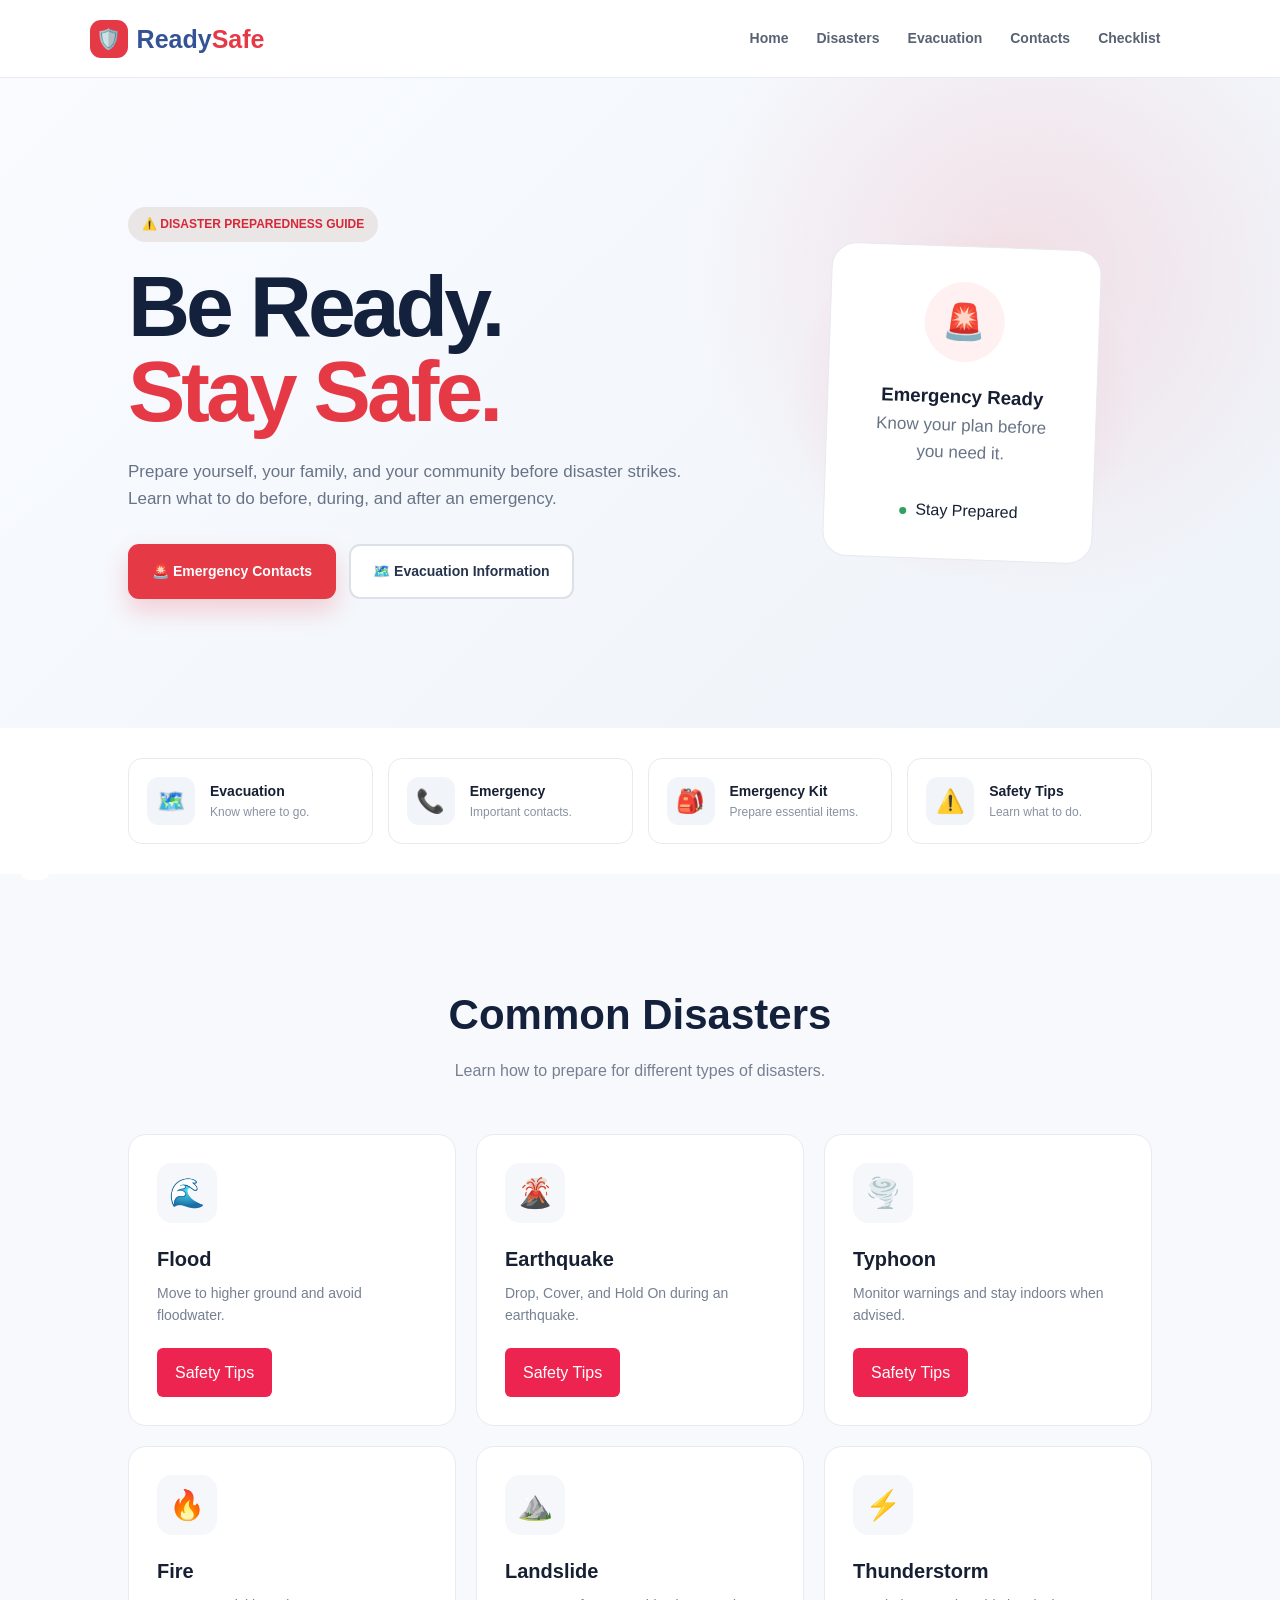
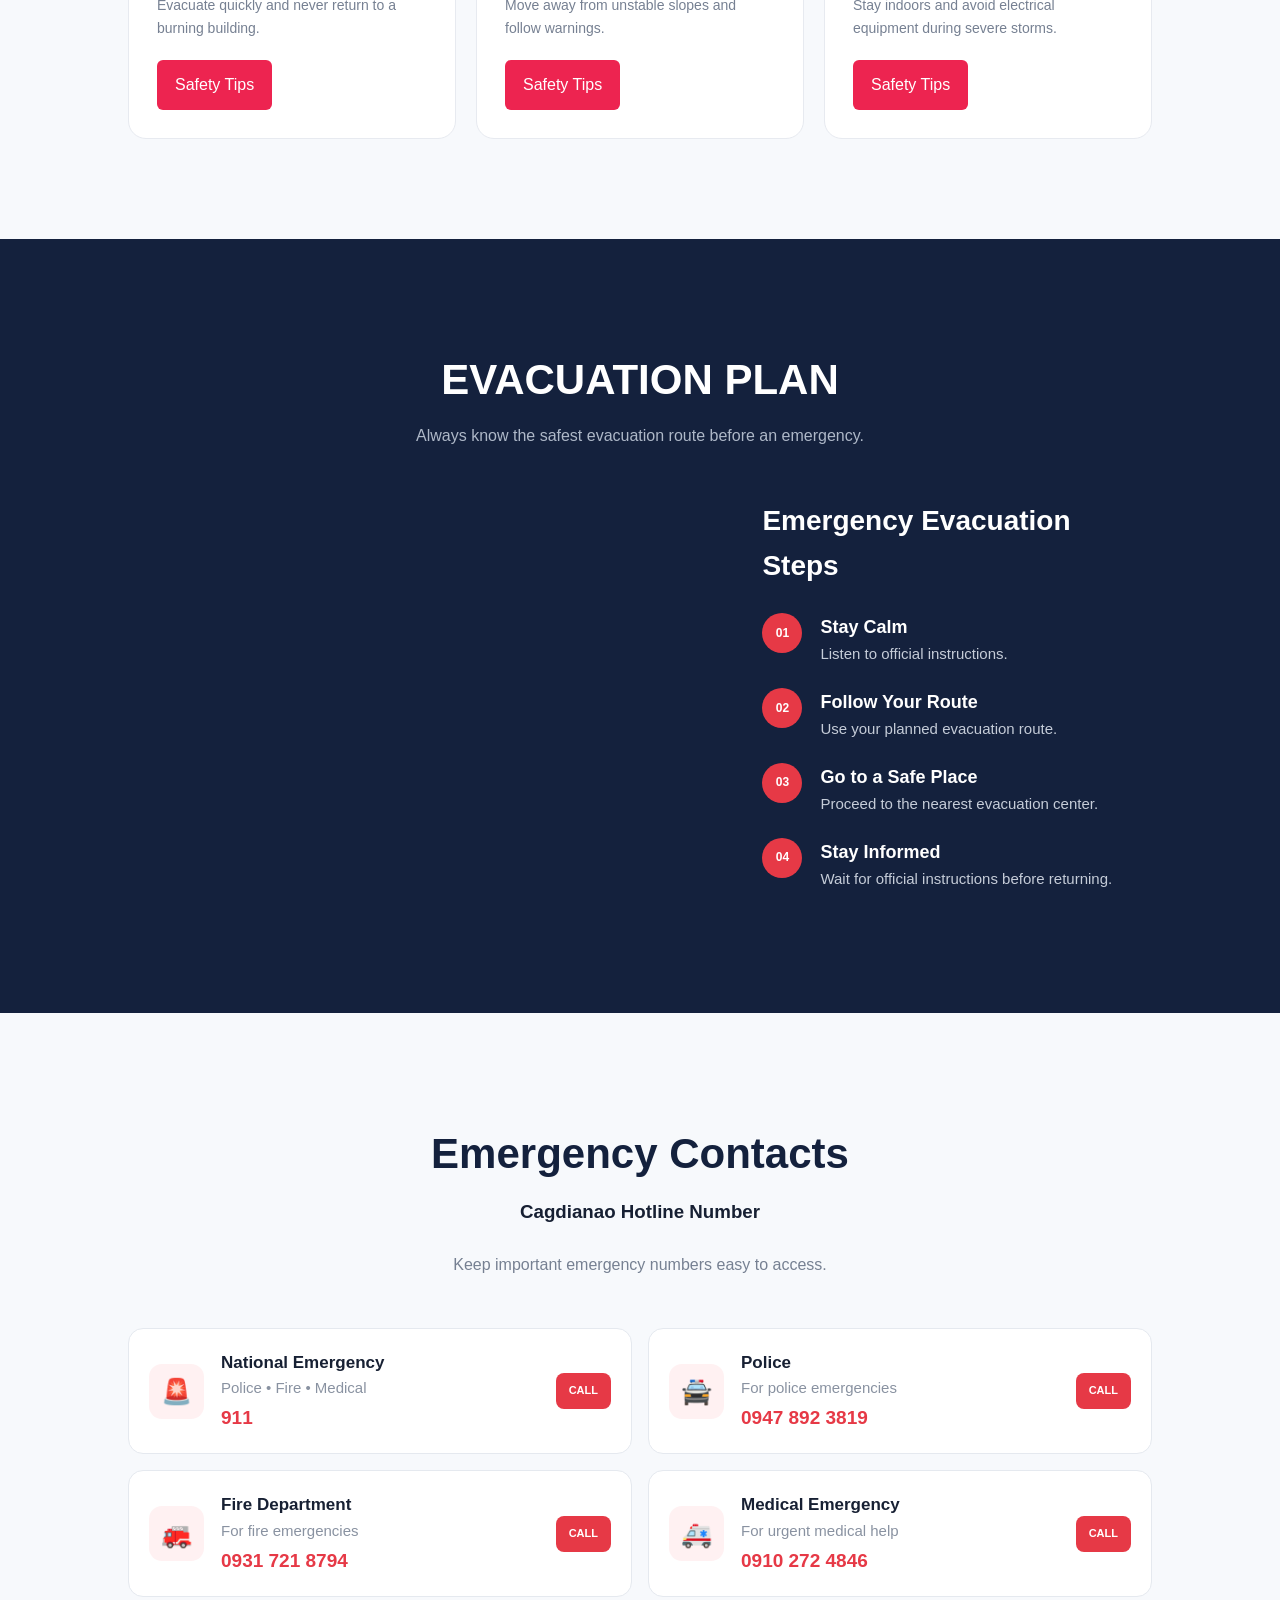
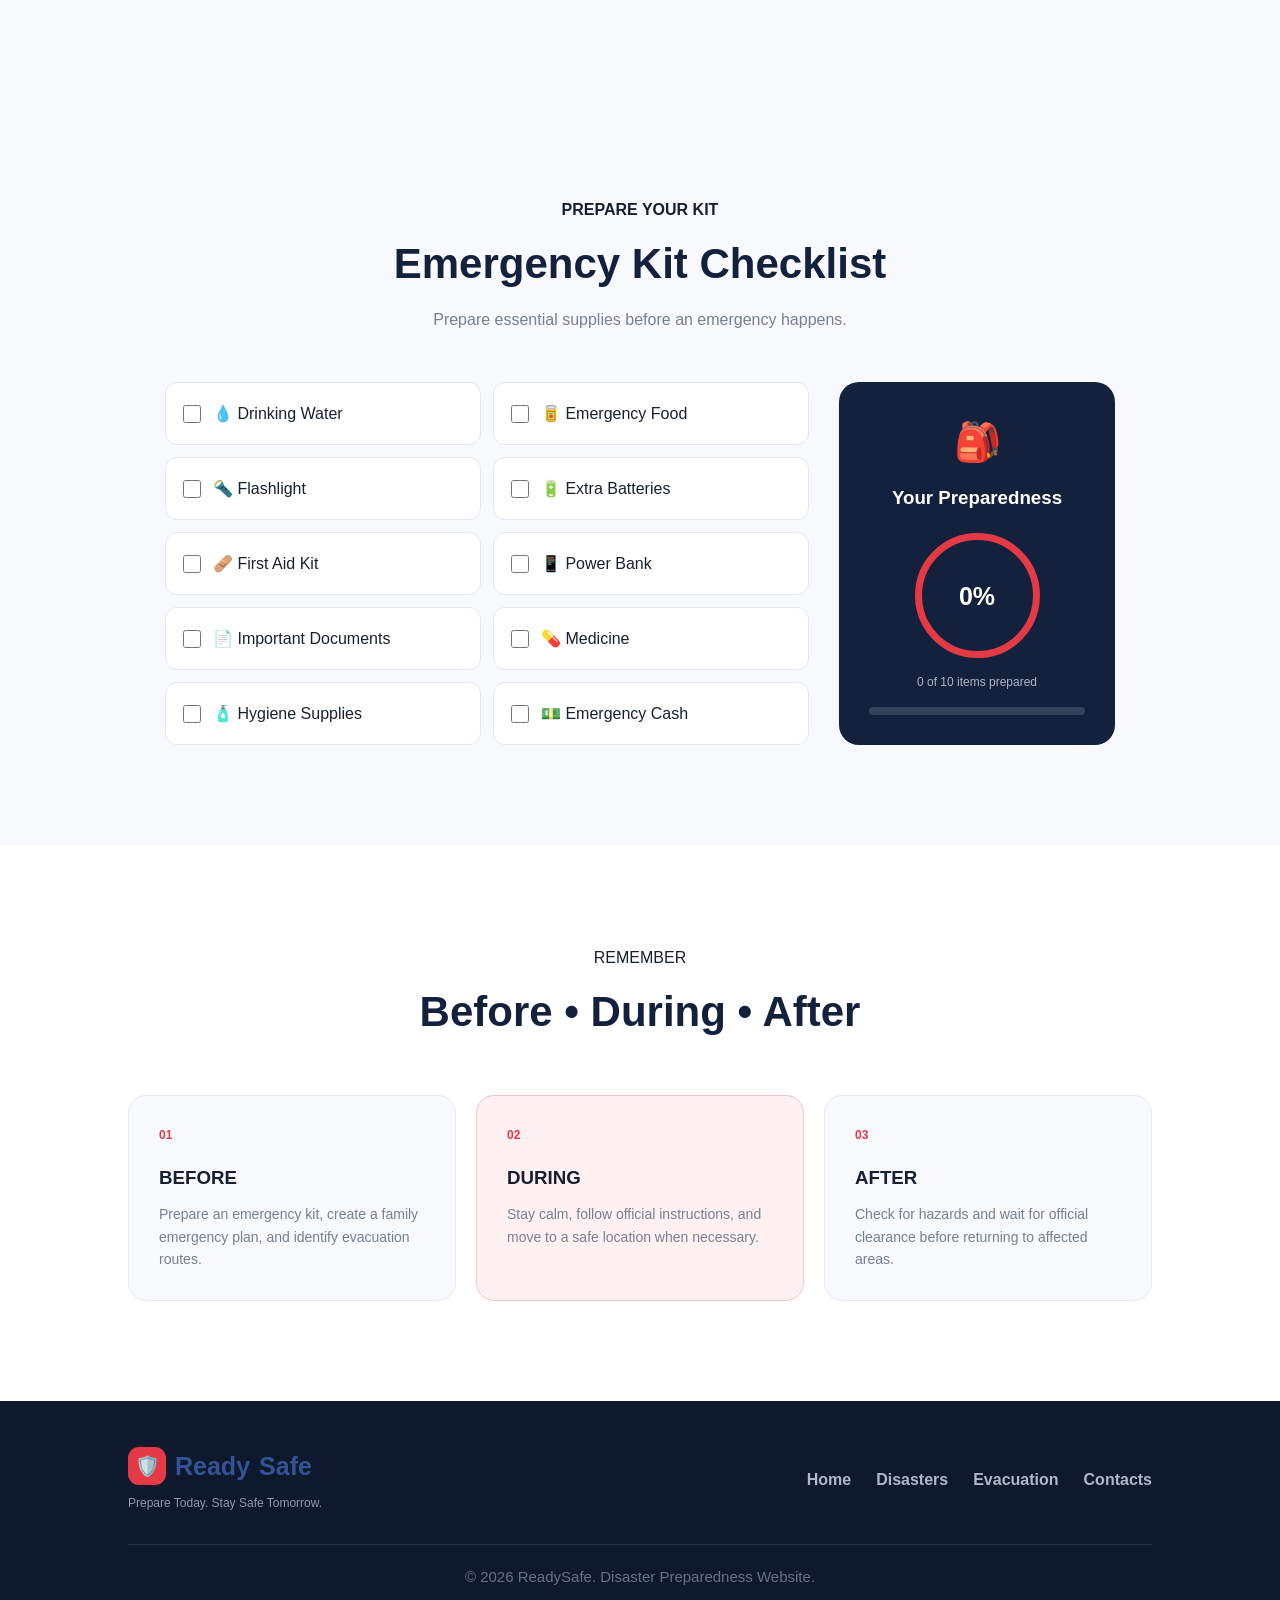
==== Ready Safe/index.html @ fce357e0 "Rename ReadySafe.html to index.html" ====
<!DOCTYPE html>
<html lang="en">
<head>
    <meta charset="UTF-8">
    <meta name="viewport" content="width=device-width, initial-scale=1.0">

    <title>ReadySafe | Disaster Preparedness</title>

    <link rel="stylesheet" href="RS.css">

   
</head>

<body>

    <!--NAVBAR -->

    <header class="navbar">
        <div class="logo">
            <span class="logo-icon">🛡️</span>
            <span>Ready<span>Safe</span></span>
        </div>

        <nav id="navMenu">
            <a href="#Home">Home</a>
            <a href="#disasters">Disasters</a>
            <a href="#evacuation">Evacuation</a>
            <a href="#contacts">Contacts</a>
            <a href="#checklist">Checklist</a>
        </nav>

    </header>


    <!--  Home  -->
    <section class="Content" id="Home">

        <div class="Content-Content">

            <div class="Content-tex">
                ⚠️ DISASTER PREPAREDNESS GUIDE
            </div>

            <h1>
                Be Ready.<br>
                <span>Stay Safe.</span>
            </h1>

            <p>
                Prepare yourself, your family, and your community
                before disaster strikes. Learn what to do before,
                during, and after an emergency.
            </p>

            <div class="Content-buttons">
                <a href="#contacts" class="btn btn-danger">
                    🚨 Emergency Contacts
                </a>

                <a href="#evacuation" class="btn btn-outline">
                    🗺️ Evacuation Information
                </a>
            </div>

        </div>

        <div class="Content-visual">

            <div class="emergency_card">

                <div class="pulse">
                    🚨
                </div>

                <h3>Emergency Ready</h3>

                <p>
                    Know your plan before you need it.
                </p>

                <div class="status">
                    <span></span>
                    Stay Prepared
                </div>

            </div>

        </div>

    </section>


    <!--  QUICK ACTIONS -->
    <section class="quick-section">

        <div class="quick-card">
            <div class="quick-icon">🗺️</div>
            <div>
                <h3>Evacuation </h3>
                <p>Know where to go.</p>
            </div>
        </div>

        <div class="quick-card">
            <div class="quick-icon">📞</div>
            <div>
                <h3>Emergency</h3>
                <p>Important contacts.</p>
            </div>
        </div>

        <div class="quick-card">
            <div class="quick-icon">🎒</div>
            <div>
                <h3>Emergency Kit</h3>
                <p>Prepare essential items.</p>
            </div>
        </div>

        <div class="quick-card">
            <div class="quick-icon">⚠️</div>
            <div>
                <h3>Safety Tips</h3>
                <p>Learn what to do.</p>
            </div>
        </div>

    </section>


    <!--  DISASTERS  -->
    <section class="section" id="disasters">

        <div class="section-heading">
            <h2>Common Disasters</h2>
            <p>
                Learn how to prepare for different types of disasters.
            </p>
        </div>

        <div class="disaster-grid">

            <div class="disaster-card">
                <div class="disaster-icon">🌊</div>
                <h3>Flood</h3>
                <p>
                    Move to higher ground and avoid floodwater.
                </p>
                <a href="flood.html" class="button">Safety Tips
                </a>
            </div>

            <div class="disaster-card">
                <div class="disaster-icon">🌋</div>
                <h3>Earthquake</h3>
                <p>
                    Drop, Cover, and Hold On during an earthquake.
                </p>
                <a href="Earthquake.html" class="button">Safety Tips
                </a>
            </div>

            <div class="disaster-card">
                <div class="disaster-icon">🌪️</div>
                <h3>Typhoon</h3>
                <p>
                    Monitor warnings and stay indoors when advised.
                </p>
                <a href="Typhoon.html" class="button">Safety Tips
                </a>
                
            </div>

            <div class="disaster-card">
                <div class="disaster-icon">🔥</div>
                <h3>Fire</h3>
                <p>
                    Evacuate quickly and never return to a burning building.
                </p>
                <a href="Fire.html" class="button">Safety Tips
                </a>
            </div>

            <div class="disaster-card">
                <div class="disaster-icon">⛰️</div>
                <h3>Landslide</h3>
                <p>
                    Move away from unstable slopes and follow warnings.
                </p>
                <a href="Landslide.html" class="button">Safety Tips
                </a>
            </div>

            <div class="disaster-card">
                <div class="disaster-icon">⚡</div>
                <h3>Thunderstorm</h3>
                <p>
                    Stay indoors and avoid electrical equipment during severe storms.
                </p>
                <a href="Thunderstorm.html" class="button">Safety Tips
                </a>
            </div>

        </div>

    </section>


    <!--  EVACUATION  -->
    <section class="section evacuation-section" id="evacuation">

        <div class="section-heading">
            
            <h2>EVACUATION PLAN</h2>
            <p>
                Always know the safest evacuation route before an emergency.
            </p>
        </div>

        <div class="evacuation-container">

            <div class="map-placeholder">


                <div class="map-label">
                     
                </div>

            </div>

            <div class="evacuation-info">

                <h3>Emergency Evacuation Steps</h3>

                <div class="step">
                    <div>01</div>
                    <p>
                        <strong>Stay Calm</strong><br>
                        Listen to official instructions.
                    </p>
                </div>

                <div class="step">
                    <div>02</div>
                    <p>
                        <strong>Follow Your Route</strong><br>
                        Use your planned evacuation route.
                    </p>
                </div>

                <div class="step">
                    <div>03</div>
                    <p>
                        <strong>Go to a Safe Place</strong><br>
                        Proceed to the nearest evacuation center.
                    </p>
                </div>

                <div class="step">
                    <div>04</div>
                    <p>
                        <strong>Stay Informed</strong><br>
                        Wait for official instructions before returning.
                    </p>
                </div>

            </div>

        </div>

    </section>


    <!-- Contact -->
    <section class="section contacts-section" id="contacts">

        <div class="section-heading">
            <h2>Emergency Contacts</h2>
            <h3>Cagdianao Hotline Number</h3>
            <br>
            <p>
                Keep important emergency numbers easy to access.
            </p>
        </div>

        <div class="contacts-grid">

            <div class="contact-card emergency">
                <div class="contact-icon">🚨</div>
                <div>
                    <h3>National Emergency</h3>
                    <p>Police • Fire • Medical</p>
                    <strong>911</strong>
                </div>
                <a href="tel:911">CALL</a>
            </div>

            <div class="contact-card">
                <div class="contact-icon">🚔</div>
                <div>
                    <h3>Police</h3>
                    <p>For police emergencies</p>
                    <strong>0947 892 3819</strong>
                </div>
                <a href="+639478923819">CALL</a>
            </div>

            <div class="contact-card">
                <div class="contact-icon">🚒</div>
                <div>
                    <h3>Fire Department</h3>
                    <p>For fire emergencies</p>
                    <strong>0931 721 8794</strong>
                </div>
                <a href="+639317218794">CALL</a>
            </div>

            <div class="contact-card">
                <div class="contact-icon">🚑</div>
                <div>
                    <h3>Medical Emergency</h3>
                    <p>For urgent medical help</p>
                    <strong>0910 272 4846</strong>
                </div>
                <a href="+639102724846">CALL</a>
            </div>

        </div>

        

    </section>


    <!--  CHECKLIST  -->
    <section class="section checklist-section" id="checklist">

        <div class="section-heading">
            <h4>PREPARE YOUR KIT</h4>
            <h2>Emergency Kit Checklist</h2>
            <p>
                Prepare essential supplies before an emergency happens.
            </p>
        </div>

        <div class="checklist-container">

            <div class="checklist-content">

                <label class="check-item">
                    <input type="checkbox" class="kit-item">
                    <span>💧 Drinking Water</span>
                </label>

                <label class="check-item">
                    <input type="checkbox" class="kit-item">
                    <span>🥫 Emergency Food</span>
                </label>

                <label class="check-item">
                    <input type="checkbox" class="kit-item">
                    <span>🔦 Flashlight</span>
                </label>

                <label class="check-item">
                    <input type="checkbox" class="kit-item">
                    <span>🔋 Extra Batteries</span>
                </label>

                <label class="check-item">
                    <input type="checkbox" class="kit-item">
                    <span>🩹 First Aid Kit</span>
                </label>

                <label class="check-item">
                    <input type="checkbox" class="kit-item">
                    <span>📱 Power Bank</span>
                </label>

                <label class="check-item">
                    <input type="checkbox" class="kit-item">
                    <span>📄 Important Documents</span>
                </label>

                <label class="check-item">
                    <input type="checkbox" class="kit-item">
                    <span>💊 Medicine</span>
                </label>

                <label class="check-item">
                    <input type="checkbox" class="kit-item">
                    <span>🧴 Hygiene Supplies</span>
                </label>

                <label class="check-item">
                    <input type="checkbox" class="kit-item">
                    <span>💵 Emergency Cash</span>
                </label>

            </div>

            <div class="progress-box">

                <div class="progress-icon">
                    🎒
                </div>

                <h3>Your Preparedness</h3>

                <div class="progress-circle">
                    <span id="progressNumber">0%</span>
                </div>

                <p id="progressText">
                    0 of 10 items prepared
                </p>

                <div class="progress-bar">
                    <div id="progressFill"></div>
                </div>

            </div>

        </div>

    </section>


    <!--  SAFETY  -->
    <section class="safety-section">

        <div class="section-heading">
            <span>REMEMBER</span>
            <h2>Before • During • After</h2>
        </div>

        <div class="safety-grid">

            <div class="safety-card">
                <div class="safety-number">01</div>
                <h3>BEFORE</h3>
                <p>
                    Prepare an emergency kit, create a family emergency
                    plan, and identify evacuation routes.
                </p>
            </div>

            <div class="safety-card highlight">
                <div class="safety-number">02</div>
                <h3>DURING</h3>
                <p>
                    Stay calm, follow official instructions, and move
                    to a safe location when necessary.
                </p>
            </div>

            <div class="safety-card">
                <div class="safety-number">03</div>
                <h3>AFTER</h3>
                <p>
                    Check for hazards and wait for official clearance
                    before returning to affected areas.
                </p>
            </div>

        </div>

    </section>


    <!--  FOOTER  -->
    <footer>

        <div class="footer-content">

            <div class="footer-brand">
                <div class="logo">
                    <span class="logo-icon">🛡️</span>
                    Ready<span>Safe</span>
                </div>

                <p>
                    Prepare Today. Stay Safe Tomorrow.
                </p>
            </div>

            <div class="footer-links">
                <a href="#Home">Home</a>
                <a href="#disasters">Disasters</a>
                <a href="#evacuation">Evacuation</a>
                <a href="#contacts">Contacts</a>
            </div>

        </div>

        <div class="copyright">
            © 2026 ReadySafe. Disaster Preparedness Website.
        </div>

    </footer>


    <!--  TIP MODAL  -->
    <div class="modal" id="tipModal">

        <div class="modal-content">

            <button class="close-btn" onclick="closeModal()">×</button>

            <div id="tipIcon" class="modal-icon">⚠️</div>

            <h2 id="tipTitle">Safety Tips</h2>

            <p id="tipText"></p>

            <button class="btn btn-danger" onclick="closeModal()">
                Got It
            </button>

        </div>

    </div>


    <script src="RSs.js"></script>

</body>
</html>
---- Ready Safe/RS.css ----
/*body*/

* {
    margin: 0;
    padding: 0;
    box-sizing: border-box;
}

html {
    scroll-behavior: smooth;
}

body {
    font-family: "Inter", sans-serif;
    background: #f7f9fc;
    color: #172033;
    line-height: 1.6;
}

a {
    text-decoration: none;
    color: inherit;
}

button {
    font-family: 'Times New Roman', Times, serif;
}

.button {
    display: inline-block;
    background: #ed2450;
    color: white;
    padding: 12px 18px;
    text-decoration: none;
    border-radius: 6px;
}

.button:hover {
    background: #c91840;
}

/*NAVBAR*/

.navbar {
    position: sticky;
    top: 0;
    z-index: 1000;

    height: 78px;

    display: flex;
    align-items: center;

    padding: 0 7%;

    background: rgba(255, 255, 255, 0.96);
    backdrop-filter: blur(15px);

    border-bottom: 1px solid #e8ebf0;
}

.logo {
    display: flex;
    align-items: center;
    gap: 9px;

    font-size: 25px;
    font-weight: 800;

    color: #345397;
}

.logo span:last-child span {
    color: #e63946;
}

.logo-icon {
    width: 38px;
    height: 38px;

    display: flex;
    align-items: center;
    justify-content: center;

    background: #e63946;
    border-radius: 11px;

    font-size: 20px;
}

.navbar nav {
    display: flex;
    gap: 28px;

    margin-left: auto;
    margin-right: 30px;
}

.navbar nav a {
    font-size: 14px;
    font-weight: 800;

    color: #596273;

    transition: 0.3s;
}

.navbar nav a:hover {
    color: #e63946;
}

.sos-btn {
    background: #e63946;
    color: white;

    padding: 11px 18px;

    border-radius: 10px;

    font-size: 13px;
    font-weight: 700;

    box-shadow: 0 8px 20px rgba(230, 57, 70, 0.2);

    transition: 0.3s;
}

.sos-btn:hover {
    transform: translateY(-2px);
}
 


/*Content*/

.Content {
    min-height: 650px;

    display: flex;
    align-items: center;
    justify-content: space-between;

    padding: 80px 10%;

    background:
        radial-gradient(circle at 80% 30%, rgba(230, 57, 70, 0.12), transparent 30%),
        linear-gradient(135deg, #f9fbff, #eef3f9);
}

.Content-content {
    max-width: 650px;
}

.Content-tex {
    display: inline-block;

    padding: 8px 14px;

    background: #eae6e6;
    color: #d62839;

    border-radius: 30px;

    font-size: 12px;
    font-weight: 800;

    margin-bottom: 22px;
}

.Content h1 {
    font-size: clamp(50px, 7vw, 86px);

    line-height: 0.98;

    letter-spacing: -4px;

    color: #14213d;

    margin-bottom: 25px;
}

.Content h1 span {
    color: #e63946;
}

.Content p {
    max-width: 570px;

    font-size: 17px;

    color: #687386;

    margin-bottom: 32px;
}

.Content-buttons {
    display: flex;
    gap: 13px;

    flex-wrap: wrap;
}

.btn {
    display: inline-flex;
    align-items: center;
    justify-content: center;

    padding: 14px 22px;

    border-radius: 11px;

    font-weight: 700;
    font-size: 14px;

    border: 2px solid transparent;

    transition: 0.3s;
}

.btn:hover {
    transform: translateY(-3px);
}

.btn-danger {
    background: #e63946;
    color: white;

    box-shadow: 0 12px 25px rgba(230, 57, 70, 0.22);
}

.btn-outline {
    border-color: #dce1e8;
    background: white;
    color: #26344d;
}

.Content-visual {
    width: 380px;
    height: 380px;

    display: flex;
    align-items: center;
    justify-content: center;

    background:
        radial-gradient(circle, rgba(230, 57, 70, 0.13), transparent 65%);
}

.emergency_card {
    width: 270px;

    padding: 35px;

    text-align: center;

    background: white;

    border: 1px solid #e6e9ee;

    border-radius: 25px;

    transform: rotate(2deg);
}

.pulse {
    width: 80px;
    height: 80px;

    display: flex;
    align-items: center;
    justify-content: center;

    margin: 0 auto 20px;

    border-radius: 50%;

    background: #fff0f1;

    font-size: 35px;

    animation: pulse 2s infinite;
}

@keyframes pulse {
    0% {
        box-shadow: 0 0 0 0 rgba(230, 57, 70, 0.3);
    }

    70% {
        box-shadow: 0 0 0 20px rgba(230, 57, 70, 0);
    }

    100% {
        box-shadow: 0 0 0 0 rgba(230, 57, 70, 0);
    }
}

.emergency-card h3 {
    margin-bottom: 7px;
}

.emergency-card p {
    font-size: 13px;
    margin-bottom: 20px;
}

.stat-us {
    padding: 9px;

    background: #f0faf4;

    color: #228b50;

    border-radius: 9px;

    font-size: 12px;
    font-weight: 700;
}

.status span {
    display: inline-block;

    width: 7px;
    height: 7px;

    background: #2ca25f;

    border-radius: 50%;

    margin-right: 5px;
}


/* 
   QUICK CARDS
 */

.quick-section {
    display: grid;
    grid-template-columns: repeat(4, 1fr);

    gap: 15px;

    padding: 30px 10%;

    background: white;
}

.quick-card {
    display: flex;
    align-items: center;

    gap: 15px;

    padding: 18px;

    border: 1px solid #e7eaf0;

    border-radius: 14px;

    transition: 0.3s;
}

.quick-card:hover {
    transform: translateY(-4px);

    box-shadow: 0 15px 35px rgba(20, 33, 61, 0.08);
}

.quick-icon {
    width: 48px;
    height: 48px;

    display: flex;
    align-items: center;
    justify-content: center;

    border-radius: 12px;

    background: #f1f4f8;

    font-size: 23px;
}

.quick-card h3 {
    font-size: 14px;
}

.quick-card p {
    font-size: 12px;
    color: #8992a1;
}


/* SECTIONS */

.section {
    padding: 100px 10%;
}

.section-heading {
    text-align: center;
    
    max-width: 650px;
    
    margin: 0 auto 50px;
}



.section-heading h2 {
    font-size: 42px;

    color: #14213d;

    margin: 7px 0 10px;
}

.section-heading p {
    color: #768092;
}


/* DISASTER CARDS */

.disaster-grid {
    display: grid;

    grid-template-columns: repeat(3, 1fr);

    gap: 20px;
}

.disaster-card {
    padding: 28px;

    background: white;

    border: 1px solid #e7eaf0;

    border-radius: 18px;

    transition: 0.3s;
}

.disaster-card:hover {
    transform: translateY(-6px);

    border-color: #f2b8bd;

    box-shadow: 0 20px 45px rgba(20, 33, 61, 0.08);
}

.disaster-icon {
    width: 60px;
    height: 60px;

    display: flex;
    align-items: center;
    justify-content: center;

    background: #f5f7fa;

    border-radius: 15px;

    font-size: 29px;

    margin-bottom: 20px;
}

.disaster-card h3 {
    font-size: 20px;

    margin-bottom: 7px;
}

.disaster-card p {
    color: #768092;

    font-size: 14px;

    min-height: 48px;

    margin-bottom: 18px;
}

.disaster-card button {
    border: none;

    background: transparent;

    color: #e63946;

    font-weight: 700;

    cursor: pointer;
}


/* EVACUATION */

.evacuation-section {
    background: #14213d;
    color: white;
}

.evacuation-section .section-heading h2 {
    color: white;
}

.evacuation-section .section-heading p {
    color: #aeb8c8;
}

.evacuation-container {
    display: grid;

    grid-template-columns: 1.2fr 0.8fr;

    gap: 50px;

    align-items: center;
}

.map-placeholder {
    
    
}


.map-label {
    position: absolute;

    left: 20px;
    bottom: 20px;

    background: white;

    color: #14213d;

    padding: 10px 15px;

    border-radius: 9px;

    font-size: 13px;
    font-weight: 700;
}

.evacuation-info h3 {
    font-size: 28px;

    margin-bottom: 25px;
}

.step {
    display: flex;

    gap: 18px;

    margin-bottom: 22px;
}

.step > div {
    width: 40px;
    height: 40px;

    flex-shrink: 0;

    display: flex;
    align-items: center;
    justify-content: center;

    background: #e63946;

    border-radius: 20px;

    font-size: 12px;
    font-weight: 800;
}

.step p {
    color: #c5ccd8;

    font-size: 15px;
}

.step strong {
    color: white;

    font-size: 18px;
}


/* CONTACTS */

.contacts-section {
    background: #f7f9fc;
}

.contacts-grid {
    display: grid;

    grid-template-columns: repeat(2, 1fr);

    gap: 16px;
}

.contact-card {
    display: flex;
    align-items: center;

    gap: 17px;

    padding: 20px;

    background: white;

    border: 1px solid #e5e9ef;

    border-radius: 15px;
}

.contact-card.emergency {
   border: 1px solid #e5e9ef;
}


.contact-icon {
    width: 55px;
    height: 55px;   

    display: flex;
    align-items: center;
    justify-content: center;

    background: #fff1f2;

    border-radius: 13px;

    font-size: 25px;
}

.contact-card h3 {
    font-size: 17px;
}

.contact-card p {
    color: #8992a1;

    font-size: 15px;
}

.contact-card strong {
    display: block;

    font-size: 19px;

    color: #e63946;

    margin-top: 3px;
}

.contact-card a {
    margin-left: auto;

    padding: 9px 13px;

    background: #e63946;
    color: white;

    border-radius: 8px;

    font-size: 11px;
    font-weight: 800;
}


/* CHECKLIST */

.checklist-container {
    display: grid;

    grid-template-columns: 1.4fr 0.6fr;

    gap: 30px;

    max-width: 950px;

    margin: auto;
}

.checklist-content {
    display: grid;

    grid-template-columns: repeat(2, 1fr);

    gap: 12px;
}

.check-item {
    display: flex;
    align-items: center;

    padding: 17px;

    background: white;

    border: 1px solid #e4e8ee;

    border-radius: 12px;

    cursor: pointer;

    transition: 0.3s;
}

.check-item:hover {
    border-color: #e63946;
}

.check-item input {
    width: 18px;
    height: 18px;

    accent-color: #e63946;

    margin-right: 12px;
}

.check-item:has(input:checked) {
    background: #fff3f4;

    border-color: #e63946;
}

.check-item:has(input:checked) span {
    text-decoration: line-through;

    color: #8992a1;
}

.progress-box {
    display: flex;
    flex-direction: column;

    align-items: center;
    justify-content: center;

    padding: 30px;

    background: #14213d;

    border-radius: 20px;

    color: white;

    text-align: center;
}

.progress-icon {
    font-size: 38px;

    margin-bottom: 10px;
}

.progress-box h3 {
    margin-bottom: 20px;
}

.progress-circle {
    width: 125px;
    height: 125px;

    display: flex;
    align-items: center;
    justify-content: center;

    border: 7px solid #e63946;

    border-radius: 50%;

    margin-bottom: 15px;
}

.progress-circle span {
    font-size: 25px;
    font-weight: 800;
}

.progress-box p {
    font-size: 12px;

    color: #adb7c6;

    margin-bottom: 15px;
}

.progress-bar {
    width: 100%;
    height: 8px;

    background: #354158;

    border-radius: 10px;

    overflow: hidden;
}

#progressFill {
    width: 0%;
    height: 100%;

    background: #e63946;

    transition: 0.4s;
}


/* SAFETY */

.safety-section {
    padding: 100px 10%;

    background: white;
}

.safety-grid {
    display: grid;

    grid-template-columns: repeat(3, 1fr);

    gap: 20px;
}

.safety-card {
    padding: 30px;

    background: #f7f9fc;

    border-radius: 18px;

    border: 1px solid #e7eaf0;
}

.safety-card.highlight {
    background: #fff1f2;

    border-color: #f3c4c8;
}

.safety-number {
    color: #e63946;

    font-size: 12px;
    font-weight: 800;

    margin-bottom: 18px;
}

.safety-card h3 {
    margin-bottom: 10px;
}

.safety-card p {
    color: #768092;

    font-size: 14px;
}


/* FOOTER */

footer {
    background: #0f192d;

    color: white;

    padding: 45px 10% 25px;
}

.footer-content {
    display: flex;

    justify-content: space-between;

    align-items: center;

    padding-bottom: 30px;

    border-bottom: 1px solid #28334a;
}

.footer-brand p {
    color: #8e99aa;

    font-size: 12px;

    margin-top: 8px;
}

.footer-links {
    display: flex;

    gap: 25px;
}

.footer-links a {
    color: #aeb8c8;
    font-weight: bold;

    
}

.footer-links a:hover {
    color: white;
}

.copyright {
    text-align: center;

    color: #657186;

    font-size: 15px;

    padding-top: 20px;
}


/* MODAL */

.modal {
    display: none;

    position: fixed;

    z-index: 2000;

    inset: 0;

    align-items: center;
    justify-content: center;

    background: rgba(10, 18, 32, 0.65);

    padding: 20px;
}

.modal.show {
    display: flex;
}

.modal-content {
    position: relative;

    width: 100%;
    max-width: 450px;

    padding: 40px;

    background: white;

    border-radius: 20px;

    text-align: center;

    animation: modalIn 0.3s ease;
}

@keyframes modalIn {
    from {
        opacity: 0;
        transform: scale(0.9);
    }

    to {
        opacity: 1;
        transform: scale(1);
    }
}

.close-btn {
    position: absolute;

    top: 15px;
    right: 18px;

    border: none;
    background: none;

    font-size: 28px;

    cursor: pointer;

    color: #7d8796;
}

.modal-icon {
    font-size: 50px;

    margin-bottom: 10px;
}

.modal-content h2 {
    color: #14213d;

    margin-bottom: 15px;
}

.modal-content p {
    color: #6f798a;

    margin-bottom: 25px;
}


/* Responsive */

@media (max-width: 1000px) {

    .navbar {
        padding: 0 5%;
    }

    .navbar nav {
        gap: 15px;
    }

    .Content {
        padding: 70px 7%;
    }

    .section {
        padding: 80px 7%;
    }

    .quick-section {
        padding: 25px 7%;
    }

    .disaster-grid {
        grid-template-columns: repeat(2, 1fr);
    }

    .quick-section {
        grid-template-columns: repeat(2, 1fr);
    }

    .Content-visual {
        width: 300px;
    }
}


@media (max-width: 760px) {

    .navbar {
        height: 70px;
    }

    .navbar nav {
        display: none;

        position: absolute;

        top: 70px;
        left: 0;

        width: 100%;

        flex-direction: column;

        gap: 0;

        background: white;

        padding: 15px 5%;

        border-bottom: 1px solid #e7eaf0;
    }

    .navbar nav.active {
        display: flex;
    }

    .navbar nav a {
        padding: 13px 0;
    }

    .menu-btn {
        display: block;
    }

    .sos-btn {
        margin-left: auto;
    }

    .Content {
        flex-direction: column;

        text-align: center;

        padding: 65px 6%;
    }

    .Content h1 {
        letter-spacing: -2px;
    }

    .Content p {
        margin-left: auto;
        margin-right: auto;
    }

    .Content-buttons {
        justify-content: center;
    }

    .Content-visual {
        margin-top: 45px;
    }

    .quick-section {
        grid-template-columns: 1fr;
    }

    .disaster-grid {
        grid-template-columns: 1fr;
    }

    .evacuation-container {
        grid-template-columns: 1fr;
    }

    .contacts-grid {
        grid-template-columns: 1fr;
    }

    .checklist-container {
        grid-template-columns: 1fr;
    }

    .safety-grid {
        grid-template-columns: 1fr;
    }

    .section-heading h2 {
        font-size: 34px;
    }

    .footer-content {
        flex-direction: column;

        gap: 25px;

        text-align: center;
    }

    .footer-links {
        flex-wrap: wrap;

        justify-content: center;
    }
}


@media (max-width: 480px) {

    .navbar {
        padding: 0 4%;
    }

    .logo {
        font-size: 18px;
    }

    .logo-icon {
        width: 34px;
        height: 34px;
    }

    .sos-btn {
        padding: 9px 12px;

        font-size: 11px;
    }

    .Content {
        min-height: 600px;
    }

    .Content h1 {
        font-size: 52px;
    }

    .Content
    
    
    
    
    
    
    -visual {
        width: 100%;
    }

    .quick-section {
        padding: 20px 5%;
    }

    .section {
        padding: 70px 5%;
    }

    .checklist-content {
        grid-template-columns: 1fr;
    }

    .map-placeholder {
        height: 320px;
    }
}
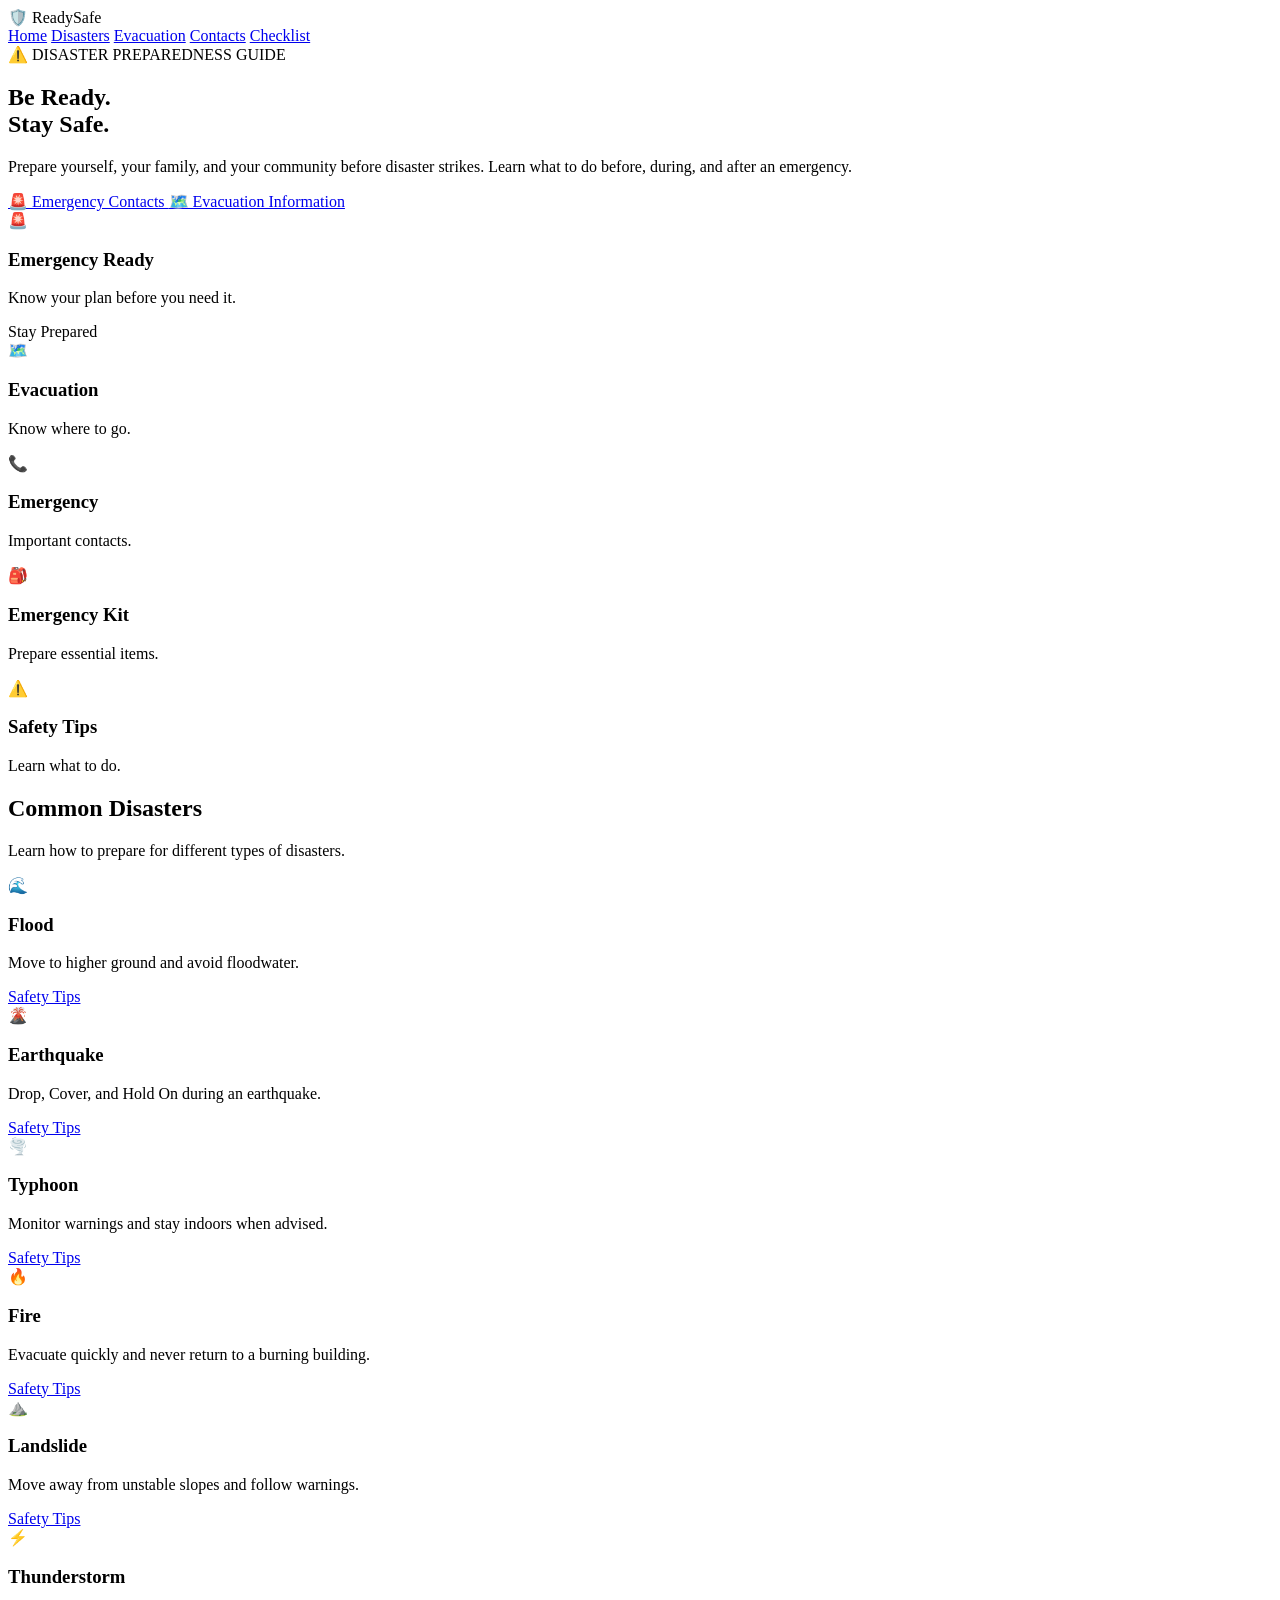
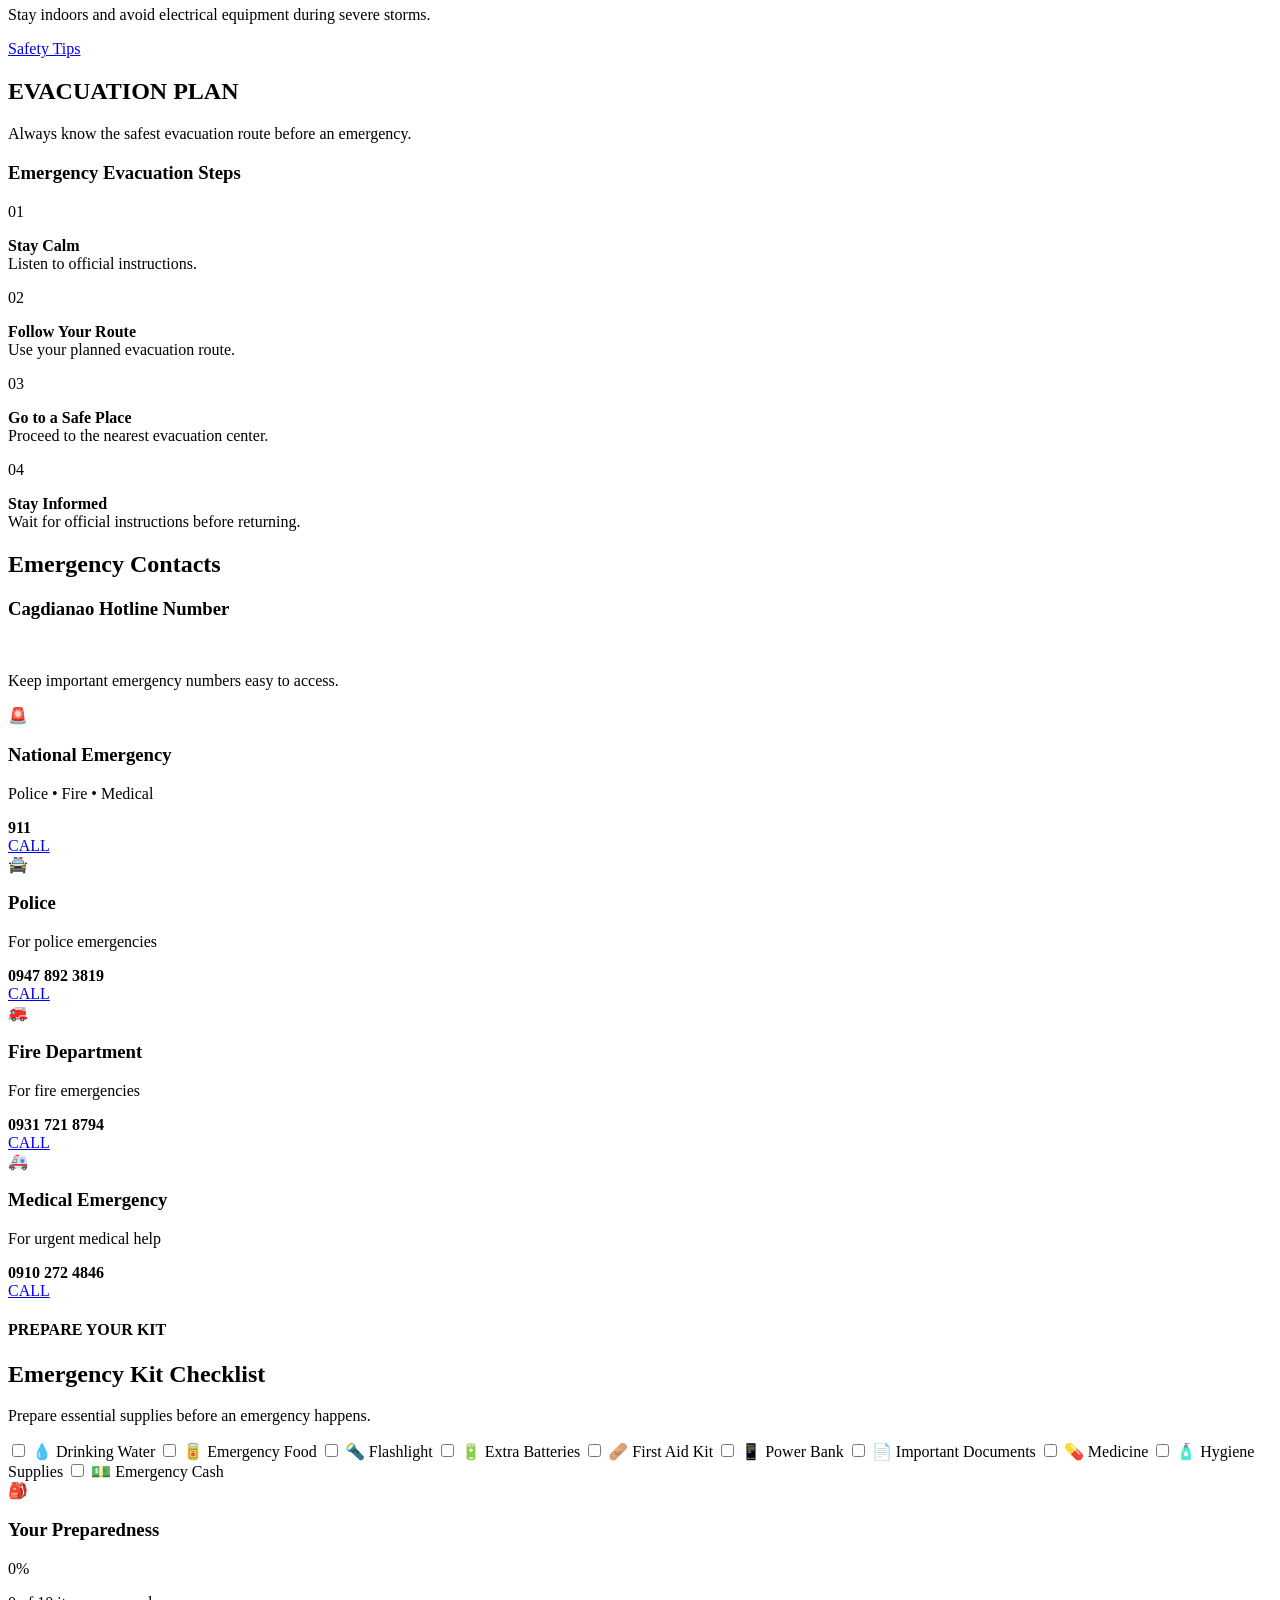
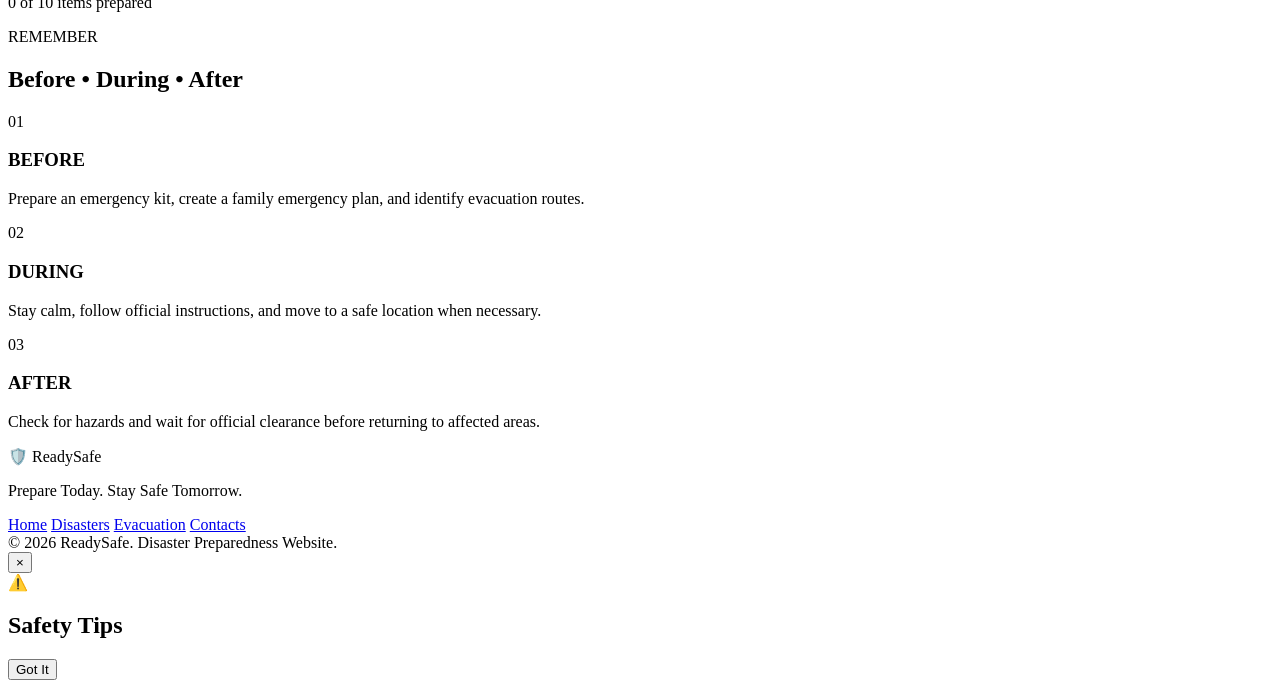
==== commit 22853247: "Update index.html" ====
--- a/Ready Safe/index.html
+++ b/Ready Safe/index.html
@@ -6,7 +6,7 @@
 
     <title>ReadySafe | Disaster Preparedness</title>
 
-    <link rel="stylesheet" href="RS.css">
+    <link rel="stylesheet" href="Ready%20Safe/RS.css">
 
    
 </head>
@@ -522,7 +522,7 @@
     </div>
 
 
-    <script src="RSs.js"></script>
+    <script src="Ready%20Safe/RSs.js"></script>
 
 </body>
 </html>
